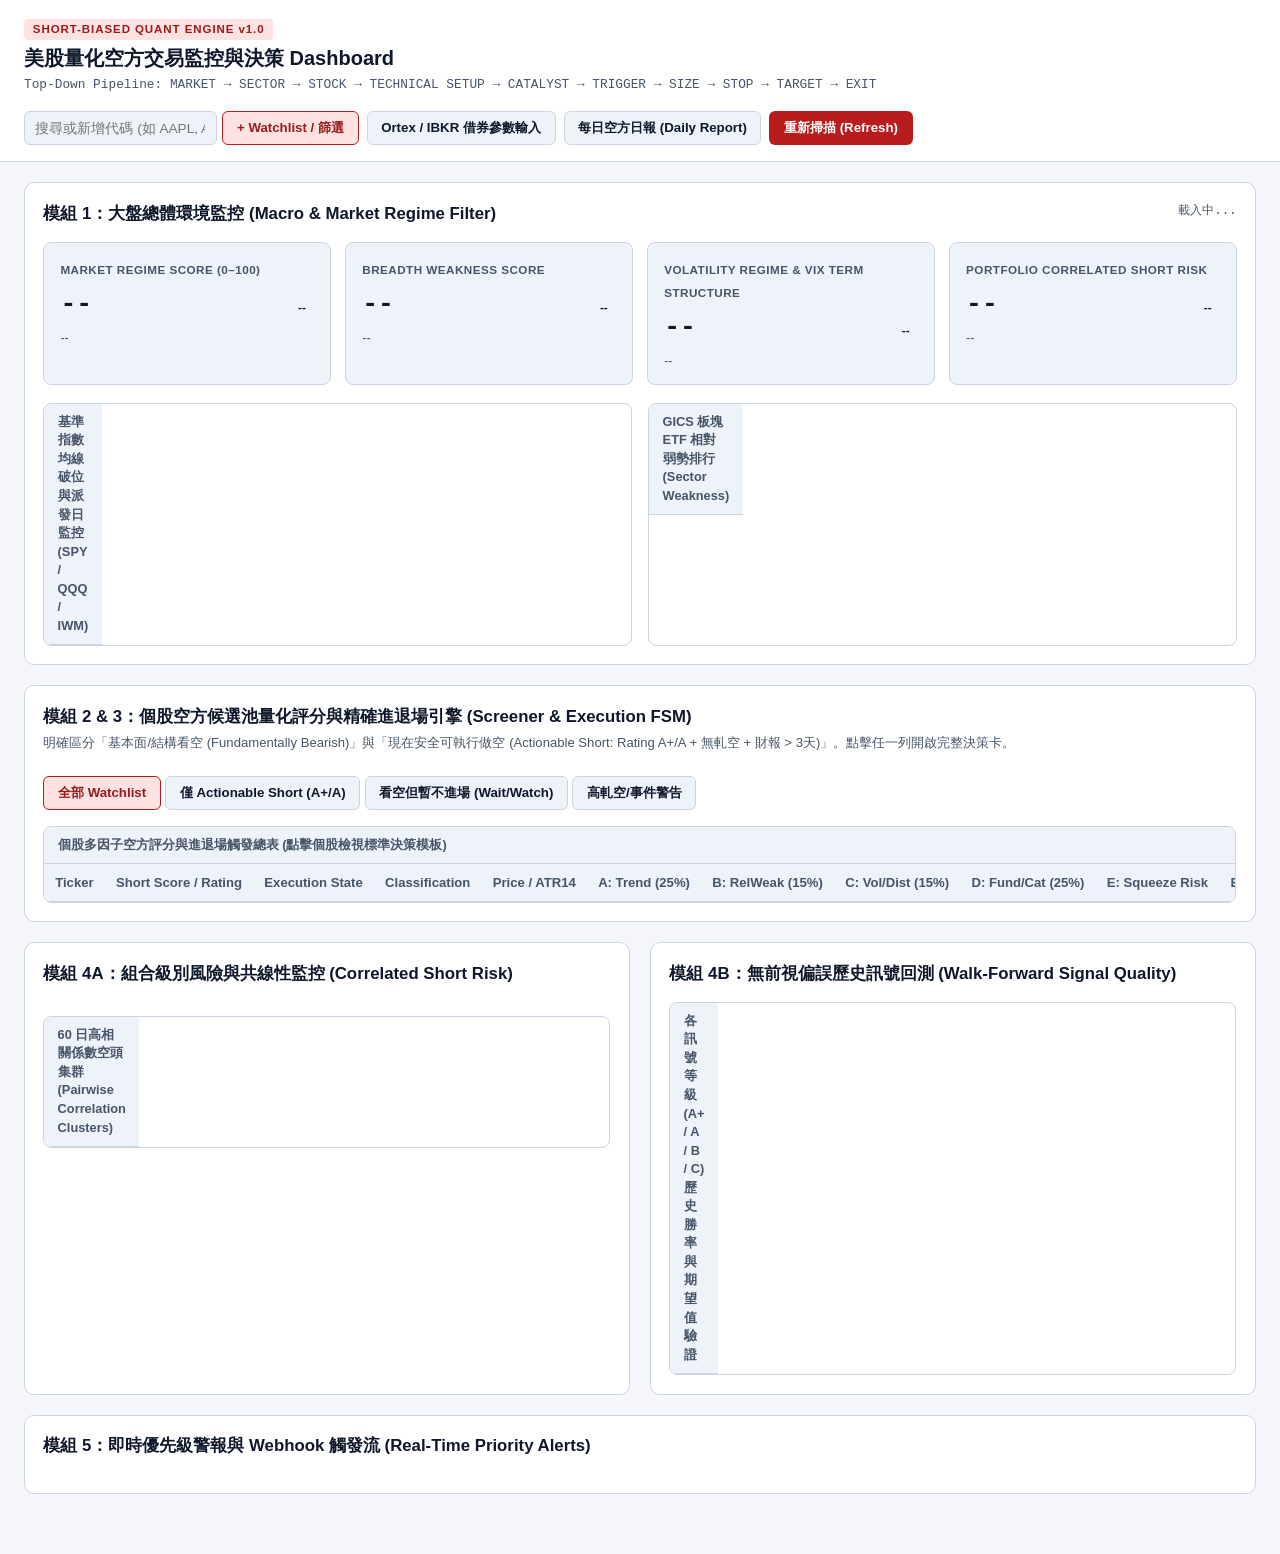
==== short_dashboard/static/index.html @ 67be3825 "Auto update US short seller quant dashboard: 2026-10-26 12:52" ====
<!DOCTYPE html>
<html lang="zh-Hant">
<head>
  <meta charset="UTF-8">
  <meta name="viewport" content="width=device-width, initial-scale=1.0">
  <!-- MANDATORY per modern-web-guidance (dark-mode): Declare support for both light and dark themes -->
  <meta name="color-scheme" content="light dark">
  <title>US Equity Quant Short-Biased Monitor &amp; Decision Dashboard</title>
  <link rel="stylesheet" href="./styles.css">
</head>
<body>
  <header class="topbar">
    <div class="brand-block">
      <div class="brand-badge">SHORT-BIASED QUANT ENGINE v1.0</div>
      <h1>美股量化空方交易監控與決策 Dashboard</h1>
      <p class="subtitle">Top-Down Pipeline: MARKET → SECTOR → STOCK → TECHNICAL SETUP → CATALYST → TRIGGER → SIZE → STOP → TARGET → EXIT</p>
    </div>
    <div class="controls-bar">
      <form id="addTickerForm" class="inline-form">
        <label for="tickerInput" class="sr-only">篩選或新增監控股票代碼</label>
        <input id="tickerInput" type="text" placeholder="搜尋或新增代碼 (如 AAPL, ARM)" maxlength="10">
        <button type="submit" class="btn primary">+ Watchlist / 篩選</button>
      </form>
      <button id="openOverrideBtn" type="button" class="btn secondary">Ortex / IBKR 借券參數輸入</button>
      <button id="openReportBtn" type="button" class="btn secondary">每日空方日報 (Daily Report)</button>
      <button id="refreshBtn" type="button" class="btn accent">重新掃描 (Refresh)</button>
    </div>
  </header>

  <main class="dashboard-grid">
    <!-- MODULE 1: MACRO & MARKET REGIME FILTER -->
    <section class="panel span-full" aria-labelledby="mod1-heading">
      <div class="panel-header">
        <h2 id="mod1-heading">模組 1：大盤總體環境監控 (Macro &amp; Market Regime Filter)</h2>
        <span id="asOfTimestamp" class="meta-tag">載入中...</span>
      </div>
      <div class="kpi-row">
        <article class="kpi-card">
          <span class="kpi-label">MARKET REGIME SCORE (0–100)</span>
          <div class="kpi-value-row">
            <strong id="regimeScoreVal" class="kpi-number">--</strong>
            <span id="regimeLabelBadge" class="status-pill">--</span>
          </div>
          <p id="regimePolicyText" class="kpi-note">--</p>
        </article>

        <article class="kpi-card">
          <span class="kpi-label">BREADTH WEAKNESS SCORE</span>
          <div class="kpi-value-row">
            <strong id="breadthScoreVal" class="kpi-number">--</strong>
            <span id="breadthDivBadge" class="status-pill">--</span>
          </div>
          <p id="breadthSummaryText" class="kpi-note">--</p>
        </article>

        <article class="kpi-card">
          <span class="kpi-label">VOLATILITY REGIME &amp; VIX TERM STRUCTURE</span>
          <div class="kpi-value-row">
            <strong id="volScoreVal" class="kpi-number">--</strong>
            <span id="vixTermBadge" class="status-pill">--</span>
          </div>
          <p id="volSummaryText" class="kpi-note">--</p>
        </article>

        <article class="kpi-card">
          <span class="kpi-label">PORTFOLIO CORRELATED SHORT RISK</span>
          <div class="kpi-value-row">
            <strong id="corrScoreVal" class="kpi-number">--</strong>
            <span id="effBetsBadge" class="status-pill">--</span>
          </div>
          <p id="corrSummaryText" class="kpi-note">--</p>
        </article>
      </div>

      <div class="split-row">
        <div tabindex="0" role="region" aria-labelledby="idx-table-caption" class="table-wrapper">
          <table class="idx-table">
            <caption id="idx-table-caption">基準指數均線破位與派發日監控 (SPY / QQQ / IWM)</caption>
            <thead>
              <tr>
                <th scope="col">Index</th>
                <th scope="col">Close</th>
                <th scope="col">20EMA (Slope)</th>
                <th scope="col">50SMA (Slope)</th>
                <th scope="col">200SMA</th>
                <th scope="col">25D Dist Days</th>
                <th scope="col">Bear Score</th>
              </tr>
            </thead>
            <tbody id="indexTableBody"></tbody>
          </table>
        </div>

        <div tabindex="0" role="region" aria-labelledby="sec-table-caption" class="table-wrapper">
          <table class="sec-table">
            <caption id="sec-table-caption">GICS 板塊 ETF 相對弱勢排行 (Sector Weakness)</caption>
            <thead>
              <tr>
                <th scope="col">Sector ETF</th>
                <th scope="col">Close</th>
                <th scope="col">5D Ret</th>
                <th scope="col">20D Ret</th>
                <th scope="col">20D RS vs SPY</th>
                <th scope="col">Dist Days</th>
                <th scope="col">Weakness</th>
              </tr>
            </thead>
            <tbody id="sectorTableBody"></tbody>
          </table>
        </div>
      </div>
    </section>

    <!-- MODULE 2 & 3: STOCK SCREENER, FACTOR SCORING & EXECUTION ENGINE -->
    <section class="panel span-full" aria-labelledby="mod2-heading">
      <div class="panel-header">
        <div>
          <h2 id="mod2-heading">模組 2 &amp; 3：個股空方候選池量化評分與精確進退場引擎 (Screener &amp; Execution FSM)</h2>
          <p class="panel-desc">明確區分「基本面/結構看空 (Fundamentally Bearish)」與「現在安全可執行做空 (Actionable Short: Rating A+/A + 無軋空 + 財報 &gt; 3天)」。點擊任一列開啟完整決策卡。</p>
        </div>
        <div class="filter-pills">
          <button type="button" class="btn filter-btn active" data-filter="ALL">全部 Watchlist</button>
          <button type="button" class="btn filter-btn" data-filter="ACTIONABLE">僅 Actionable Short (A+/A)</button>
          <button type="button" class="btn filter-btn" data-filter="FUND_BEARISH">看空但暫不進場 (Wait/Watch)</button>
          <button type="button" class="btn filter-btn" data-filter="SQUEEZE">高軋空/事件警告</button>
        </div>
      </div>

      <div tabindex="0" role="region" aria-labelledby="screener-table-caption" class="table-wrapper">
        <table class="screener-table">
          <caption id="screener-table-caption">個股多因子空方評分與進退場觸發總表 (點擊個股檢視標準決策模板)</caption>
          <thead>
            <tr>
              <th scope="col">Ticker</th>
              <th scope="col">Short Score / Rating</th>
              <th scope="col">Execution State</th>
              <th scope="col">Classification</th>
              <th scope="col">Price / ATR14</th>
              <th scope="col">A: Trend (25%)</th>
              <th scope="col">B: RelWeak (15%)</th>
              <th scope="col">C: Vol/Dist (15%)</th>
              <th scope="col">D: Fund/Cat (25%)</th>
              <th scope="col">E: Squeeze Risk</th>
              <th scope="col">Entry / Stop / T1</th>
              <th scope="col">R/R &amp; Size</th>
              <th scope="col">決策卡</th>
            </tr>
          </thead>
          <tbody id="screenerTableBody"></tbody>
        </table>
      </div>
    </section>

    <!-- MODULE 4: PORTFOLIO RISK & WALK-FORWARD BACKTESTING -->
    <section class="panel" aria-labelledby="mod4a-heading">
      <div class="panel-header">
        <h2 id="mod4a-heading">模組 4A：組合級別風險與共線性監控 (Correlated Short Risk)</h2>
      </div>
      <div id="portfolioWarningsBox" class="warnings-list"></div>
      <div tabindex="0" role="region" aria-labelledby="cluster-table-caption" class="table-wrapper">
        <table class="cluster-table">
          <caption id="cluster-table-caption">60 日高相關係數空頭集群 (Pairwise Correlation Clusters)</caption>
          <thead>
            <tr>
              <th scope="col">Ticker Pair</th>
              <th scope="col">60D Correlation (&rho;)</th>
              <th scope="col">Risk Classification</th>
            </tr>
          </thead>
          <tbody id="clusterTableBody"></tbody>
        </table>
      </div>
    </section>

    <section class="panel" aria-labelledby="mod4b-heading">
      <div class="panel-header">
        <h2 id="mod4b-heading">模組 4B：無前視偏誤歷史訊號回測 (Walk-Forward Signal Quality)</h2>
      </div>
      <p id="backtestMethodNote" class="panel-desc"></p>
      <div tabindex="0" role="region" aria-labelledby="grade-table-caption" class="table-wrapper">
        <table class="grade-table">
          <caption id="grade-table-caption">各訊號等級 (A+ / A / B / C) 歷史勝率與期望值驗證</caption>
          <thead>
            <tr>
              <th scope="col">Signal Grade</th>
              <th scope="col">Trades</th>
              <th scope="col">Win Rate</th>
              <th scope="col">Avg R-Multiple</th>
              <th scope="col">Profit Factor</th>
              <th scope="col">Sharpe</th>
              <th scope="col">Max DD</th>
            </tr>
          </thead>
          <tbody id="gradeBacktestBody"></tbody>
        </table>
      </div>
    </section>

    <!-- MODULE 5: REAL-TIME WEBHOOK & PRIORITY ALERTS -->
    <section class="panel span-full" aria-labelledby="mod5-heading">
      <div class="panel-header">
        <h2 id="mod5-heading">模組 5：即時優先級警報與 Webhook 觸發流 (Real-Time Priority Alerts)</h2>
      </div>
      <div id="alertsContainer" class="alerts-grid"></div>
    </section>
  </main>

  <!-- MODAL 1: INDIVIDUAL STOCK DECISION TEMPLATE (MANDATORY light-dismiss-a-dialog) -->
  <dialog id="decisionModal" closedby="any" aria-labelledby="modalTickerTitle">
    <div class="dialog-inner">
      <div class="dialog-header">
        <h2 id="modalTickerTitle">個股最終決策輸出模板 (Standardized Short Decision Output)</h2>
        <form method="dialog">
          <button type="submit" class="btn secondary">關閉 (Esc)</button>
        </form>
      </div>
      <pre id="modalDecisionPre" class="decision-pre"></pre>
      <div id="modalMissingFieldsBox" class="missing-fields-note"></div>
    </div>
  </dialog>

  <!-- MODAL 2: DAILY SHORT MARKET REPORT -->
  <dialog id="reportModal" closedby="any" aria-labelledby="reportModalTitle">
    <div class="dialog-inner">
      <div class="dialog-header">
        <h2 id="reportModalTitle">DAILY SHORT MARKET REPORT (每日空方市場報告)</h2>
        <form method="dialog">
          <button type="submit" class="btn secondary">關閉 (Esc)</button>
        </form>
      </div>
      <pre id="dailyReportPre" class="decision-pre"></pre>
    </div>
  </dialog>

  <!-- MODAL 3: INSTITUTIONAL DATA OVERRIDE (ORTEX / IBKR BORROW FEE & CATALYST) -->
  <dialog id="overrideModal" closedby="any" aria-labelledby="overrideModalTitle">
    <div class="dialog-inner">
      <div class="dialog-header">
        <h2 id="overrideModalTitle">輸入機構級借券費率與衍生品參數 (Ortex / IBKR Override)</h2>
        <form method="dialog">
          <button type="submit" class="btn secondary">關閉 (Esc)</button>
        </form>
      </div>
      <p class="panel-desc">當免費資料源缺乏即時 Borrow Fee Rate 或 GEX 時，系統預設標記為 <code>DATA UNAVAILABLE</code>。您可於此注入實盤券商借券費率與催化劑參數以重新計算軋空風險。</p>
      <form id="overrideForm" class="override-form">
        <label>
          股票代碼 (Ticker)
          <input type="text" id="ovTicker" placeholder="例如 MSTR 或 CVNA" required>
        </label>
        <label>
          年化借券費率 Borrow Fee Rate (%)
          <input type="number" id="ovBorrowFee" step="0.1" placeholder="例如 18.5">
        </label>
        <label>
          Short Interest % of Float (%)
          <input type="number" id="ovSiPct" step="0.1" placeholder="例如 24.0">
        </label>
        <label>
          Days to Cover (天)
          <input type="number" id="ovDtc" step="0.1" placeholder="例如 6.5">
        </label>
        <label>
          距離財報天數 (Days to Earnings)
          <input type="number" id="ovEarningsDays" step="1" placeholder="例如 2 (&lt;=3 觸發紅色警告)">
        </label>
        <label>
          Dealer Gamma Exposure (GEX Regime)
          <input type="text" id="ovGex" placeholder="例如 Negative Gamma (-$450M)">
        </label>
        <div class="form-actions">
          <button type="submit" class="btn primary">套用並重算因子評分</button>
        </div>
      </form>
    </div>
  </dialog>

  <script src="./snapshot.js"></script>
  <script src="./app.js"></script>
</body>
</html>
---- short_dashboard/static/styles.css ----
/* ==========================================================================
   1. ROOT THEME & COLOR-SCHEME TOKENS (Compliant with modern-web-guidance: dark-mode)
   ========================================================================== */
:root {
  /* Raw light and dark tokens */
  --bg-canvas-light: #f4f6fb;
  --bg-canvas-dark: #090d16;
  --bg-panel-light: #ffffff;
  --bg-panel-dark: #111827;
  --bg-elevated-light: #eef2f9;
  --bg-elevated-dark: #1e293b;
  --text-primary-light: #0f172a;
  --text-primary-dark: #f1f5f9;
  --text-muted-light: #475569;
  --text-muted-dark: #94a3b8;
  --border-subtle-light: #cbd5e1;
  --border-subtle-dark: #263248;

  --brand-accent-light: #b91c1c;
  --brand-accent-dark: #f87171;
  --danger-bg-light: #fee2e2;
  --danger-bg-dark: #3f151b;
  --danger-text-light: #991b1b;
  --danger-text-dark: #fca5a5;

  --warn-bg-light: #fef3c7;
  --warn-bg-dark: #3b2a10;
  --warn-text-light: #92400e;
  --warn-text-dark: #fcd34d;

  --ok-bg-light: #dcfce7;
  --ok-bg-dark: #0f3322;
  --ok-text-light: #166534;
  --ok-text-dark: #86efac;

  --scrollbar-thumb-light: #94a3b8;
  --scrollbar-thumb-dark: #475569;
  --scrollbar-track-light: #e2e8f0;
  --scrollbar-track-dark: #0f172a;

  /* Default (Light) fallback */
  --bg-canvas: var(--bg-canvas-light);
  --bg-panel: var(--bg-panel-light);
  --bg-elevated: var(--bg-elevated-light);
  --text-primary: var(--text-primary-light);
  --text-muted: var(--text-muted-light);
  --border-subtle: var(--border-subtle-light);
  --accent-color: var(--brand-accent-light);
  --danger-bg: var(--danger-bg-light);
  --danger-text: var(--danger-text-light);
  --warn-bg: var(--warn-bg-light);
  --warn-text: var(--warn-text-light);
  --ok-bg: var(--ok-bg-light);
  --ok-text: var(--ok-text-light);
  --scrollbar-thumb: var(--scrollbar-thumb-light);
  --scrollbar-track: var(--scrollbar-track-light);

  /* MANDATORY Fallback for browsers without light-dark() support */
  @media (prefers-color-scheme: dark) {
    --bg-canvas: var(--bg-canvas-dark);
    --bg-panel: var(--bg-panel-dark);
    --bg-elevated: var(--bg-elevated-dark);
    --text-primary: var(--text-primary-dark);
    --text-muted: var(--text-muted-dark);
    --border-subtle: var(--border-subtle-dark);
    --accent-color: var(--brand-accent-dark);
    --danger-bg: var(--danger-bg-dark);
    --danger-text: var(--danger-text-dark);
    --warn-bg: var(--warn-bg-dark);
    --warn-text: var(--warn-text-dark);
    --ok-bg: var(--ok-bg-dark);
    --ok-text: var(--ok-text-dark);
    --scrollbar-thumb: var(--scrollbar-thumb-dark);
    --scrollbar-track: var(--scrollbar-track-dark);
  }

  /* Progressive enhancement with light-dark() */
  @supports (color: light-dark(white, black)) {
    --bg-canvas: light-dark(var(--bg-canvas-light), var(--bg-canvas-dark));
    --bg-panel: light-dark(var(--bg-panel-light), var(--bg-panel-dark));
    --bg-elevated: light-dark(var(--bg-elevated-light), var(--bg-elevated-dark));
    --text-primary: light-dark(var(--text-primary-light), var(--text-primary-dark));
    --text-muted: light-dark(var(--text-muted-light), var(--text-muted-dark));
    --border-subtle: light-dark(var(--border-subtle-light), var(--border-subtle-dark));
    --accent-color: light-dark(var(--brand-accent-light), var(--brand-accent-dark));
    --danger-bg: light-dark(var(--danger-bg-light), var(--danger-bg-dark));
    --danger-text: light-dark(var(--danger-text-light), var(--danger-text-dark));
    --warn-bg: light-dark(var(--warn-bg-light), var(--warn-bg-dark));
    --warn-text: light-dark(var(--warn-text-light), var(--warn-text-dark));
    --ok-bg: light-dark(var(--ok-bg-light), var(--ok-bg-dark));
    --ok-text: light-dark(var(--ok-text-light), var(--ok-text-dark));
    --scrollbar-thumb: light-dark(var(--scrollbar-thumb-light), var(--scrollbar-thumb-dark));
    --scrollbar-track: light-dark(var(--scrollbar-track-light), var(--scrollbar-track-dark));
  }

  /* MANDATORY: Apply color-scheme to :root for viewport-wide theming */
  color-scheme: light dark;
  accent-color: var(--accent-color);
  scrollbar-width: thin;
  scrollbar-color: var(--scrollbar-thumb) var(--scrollbar-track);
}

/* Legacy fallback for WebKit/Blink browsers without scrollbar-color */
@supports not (scrollbar-color: auto) {
  *::-webkit-scrollbar {
    width: 10px;
    height: 10px;
  }
  *::-webkit-scrollbar-thumb {
    background: var(--scrollbar-thumb);
  }
  *::-webkit-scrollbar-track {
    background: var(--scrollbar-track);
  }
}

* {
  box-sizing: border-box;
}

body {
  margin: 0;
  font-family: -apple-system, BlinkMacSystemFont, "Segoe UI", Roboto, "Helvetica Neue", Arial, sans-serif;
  background-color: var(--bg-canvas);
  color: var(--text-primary);
  line-height: 1.45;
  padding-block-end: 2.5rem;
}

.sr-only {
  position: absolute;
  inline-size: 1px;
  block-size: 1px;
  padding: 0;
  margin: -1px;
  overflow: hidden;
  clip: rect(0, 0, 0, 0);
  border: 0;
}

/* ==========================================================================
   2. HEADER & CONTROLS
   ========================================================================== */
.topbar {
  display: flex;
  flex-wrap: wrap;
  justify-content: space-between;
  align-items: center;
  gap: 1rem;
  padding: 1rem 1.5rem;
  background-color: var(--bg-panel);
  border-block-end: 1px solid var(--border-subtle);
}

.brand-badge {
  display: inline-block;
  font-size: 0.72rem;
  font-weight: 700;
  letter-spacing: 0.08em;
  padding: 0.15rem 0.55rem;
  border-radius: 4px;
  background-color: var(--danger-bg);
  color: var(--danger-text);
  margin-block-end: 0.25rem;
}

.topbar h1 {
  margin: 0;
  font-size: 1.25rem;
}

.subtitle {
  margin: 0.2rem 0 0;
  font-size: 0.8rem;
  color: var(--text-muted);
  font-family: ui-monospace, SFMono-Regular, Menlo, Monaco, Consolas, monospace;
}

.controls-bar {
  display: flex;
  flex-wrap: wrap;
  gap: 0.5rem;
  align-items: center;
}

.inline-form {
  display: flex;
  gap: 0.35rem;
}

input[type="text"],
input[type="number"] {
  padding: 0.45rem 0.65rem;
  border: 1px solid var(--border-subtle);
  border-radius: 6px;
  background-color: var(--bg-elevated);
  color: var(--text-primary);
  font-size: 0.85rem;
}

.btn {
  padding: 0.45rem 0.85rem;
  border-radius: 6px;
  border: 1px solid var(--border-subtle);
  font-size: 0.83rem;
  font-weight: 600;
  cursor: pointer;
  background-color: var(--bg-elevated);
  color: var(--text-primary);
}

.btn.primary {
  background-color: var(--danger-bg);
  color: var(--danger-text);
  border-color: var(--accent-color);
}

.btn.accent {
  background-color: var(--accent-color);
  color: #ffffff;
  border-color: transparent;
}

.btn.active {
  border-color: var(--accent-color);
  background-color: var(--danger-bg);
  color: var(--danger-text);
}

/* ==========================================================================
   3. DASHBOARD GRID & KPI CARDS
   ========================================================================== */
.dashboard-grid {
  display: grid;
  grid-template-columns: repeat(auto-fit, minmax(min(100%, 540px), 1fr));
  gap: 1.25rem;
  padding: 1.25rem 1.5rem;
}

.span-full {
  grid-column: 1 / -1;
}

.panel {
  background-color: var(--bg-panel);
  border: 1px solid var(--border-subtle);
  border-radius: 10px;
  padding: 1.15rem;
}

.panel-header {
  display: flex;
  flex-wrap: wrap;
  justify-content: space-between;
  align-items: flex-start;
  gap: 0.75rem;
  margin-block-end: 1rem;
}

.panel-header h2 {
  margin: 0;
  font-size: 1.05rem;
}

.panel-desc {
  margin: 0.25rem 0 0.75rem;
  font-size: 0.82rem;
  color: var(--text-muted);
}

.meta-tag {
  font-size: 0.78rem;
  color: var(--text-muted);
  font-family: ui-monospace, SFMono-Regular, Menlo, monospace;
}

.kpi-row {
  display: grid;
  grid-template-columns: repeat(auto-fit, minmax(230px, 1fr));
  gap: 0.9rem;
  margin-block-end: 1.1rem;
}

.kpi-card {
  background-color: var(--bg-elevated);
  border: 1px solid var(--border-subtle);
  border-radius: 8px;
  padding: 0.85rem 1rem;
}

.kpi-label {
  font-size: 0.73rem;
  font-weight: 700;
  color: var(--text-muted);
  letter-spacing: 0.04em;
}

.kpi-value-row {
  display: flex;
  align-items: baseline;
  justify-content: space-between;
  gap: 0.5rem;
  margin-block: 0.35rem;
}

.kpi-number {
  font-size: 1.65rem;
  font-family: ui-monospace, SFMono-Regular, Menlo, monospace;
}

.kpi-note {
  margin: 0;
  font-size: 0.78rem;
  color: var(--text-muted);
}

.status-pill {
  display: inline-block;
  padding: 0.15rem 0.5rem;
  border-radius: 999px;
  font-size: 0.74rem;
  font-weight: 700;
}

.pill-danger {
  background-color: var(--danger-bg);
  color: var(--danger-text);
}

.pill-warn {
  background-color: var(--warn-bg);
  color: var(--warn-text);
}

.pill-ok {
  background-color: var(--ok-bg);
  color: var(--ok-text);
}

.split-row {
  display: grid;
  grid-template-columns: repeat(auto-fit, minmax(min(100%, 480px), 1fr));
  gap: 1rem;
}

/* ==========================================================================
   4. RESPONSIVE TABLES (Compliant with modern-web-guidance: responsive-table)
   ========================================================================== */
.table-wrapper {
  overflow: auto;
  max-inline-size: 100%;
  max-block-size: min(560px, 78vh);
  container-type: inline-size;
  scrollbar-gutter: stable;
  border: 1px solid var(--border-subtle);
  border-radius: 8px;
}

table {
  inline-size: 100%;
  border-collapse: separate;
  border-spacing: 0;
  font-size: 0.82rem;
}

caption {
  text-align: start;
  padding: 0.55rem 0.85rem;
  font-weight: 600;
  font-size: 0.8rem;
  color: var(--text-muted);
  background-color: var(--bg-elevated);
  border-block-end: 1px solid var(--border-subtle);
}

/* Sticky column headers (desktop) */
thead {
  position: sticky;
  inset-block-start: 0;
  z-index: 2;
}

thead th {
  background-color: var(--bg-elevated);
  color: var(--text-muted);
  font-weight: 600;
  text-align: start;
  padding: 0.55rem 0.7rem;
  border-block-end: 1px solid var(--border-subtle);
  white-space: nowrap;
}

tbody tr {
  cursor: pointer;
}

tbody tr:hover td,
tbody tr:hover th {
  background-color: var(--bg-elevated);
}

/* Sticky row headers (desktop) */
tbody th {
  position: sticky;
  inset-inline-start: 0;
  z-index: 1;
  background-color: var(--bg-panel);
  text-align: start;
  padding: 0.55rem 0.7rem;
  border-block-end: 1px solid var(--border-subtle);
  font-family: ui-monospace, SFMono-Regular, Menlo, monospace;
}

tbody td {
  padding: 0.55rem 0.7rem;
  border-block-end: 1px solid var(--border-subtle);
  vertical-align: middle;
}

/* Responsive Stacked Layout when container width < 600px */
@container (width < 600px) {
  table,
  thead,
  tbody,
  tr,
  th,
  td {
    display: block;
  }

  thead {
    /* MANDATORY: Hide column header from layout and screen readers */
    display: none;
  }

  tr {
    margin-block-end: 1rem;
    border: 1px solid var(--border-subtle);
  }

  tbody th {
    position: sticky;
    inset-block-start: 0;
    z-index: 2;
    background-color: var(--bg-elevated);
  }

  .screener-table {
    --label-2: "Short Score / Rating";
    --label-3: "Execution State";
    --label-4: "Classification";
    --label-5: "Price / ATR14";
    --label-6: "A: Trend (25%)";
    --label-7: "B: RelWeak (15%)";
    --label-8: "C: Vol/Dist (15%)";
    --label-9: "D: Fund/Cat (25%)";
    --label-10: "E: Squeeze Risk";
    --label-11: "Entry / Stop / T1";
    --label-12: "R/R & Size";
    --label-13: "Action Card";
  }

  .screener-table td:nth-child(2)::before { content: var(--label-2) ": "; font-weight: 600; }
  .screener-table td:nth-child(3)::before { content: var(--label-3) ": "; font-weight: 600; }
  .screener-table td:nth-child(4)::before { content: var(--label-4) ": "; font-weight: 600; }
  .screener-table td:nth-child(5)::before { content: var(--label-5) ": "; font-weight: 600; }
  .screener-table td:nth-child(6)::before { content: var(--label-6) ": "; font-weight: 600; }
  .screener-table td:nth-child(7)::before { content: var(--label-7) ": "; font-weight: 600; }
  .screener-table td:nth-child(8)::before { content: var(--label-8) ": "; font-weight: 600; }
  .screener-table td:nth-child(9)::before { content: var(--label-9) ": "; font-weight: 600; }
  .screener-table td:nth-child(10)::before { content: var(--label-10) ": "; font-weight: 600; }
  .screener-table td:nth-child(11)::before { content: var(--label-11) ": "; font-weight: 600; }
  .screener-table td:nth-child(12)::before { content: var(--label-12) ": "; font-weight: 600; }
  .screener-table td:nth-child(13)::before { content: var(--label-13) ": "; font-weight: 600; }
}

/* ==========================================================================
   5. ALERTS & WARNINGS
   ========================================================================== */
.warnings-list {
  display: flex;
  flex-direction: column;
  gap: 0.45rem;
  margin-block-end: 0.85rem;
}

.warning-banner {
  padding: 0.55rem 0.8rem;
  border-radius: 6px;
  font-size: 0.81rem;
  background-color: var(--warn-bg);
  color: var(--warn-text);
  border-inline-start: 4px solid var(--accent-color);
}

.alerts-grid {
  display: grid;
  grid-template-columns: repeat(auto-fit, minmax(320px, 1fr));
  gap: 0.85rem;
}

.alert-card {
  background-color: var(--bg-elevated);
  border: 1px solid var(--border-subtle);
  border-radius: 8px;
  padding: 0.85rem;
}

.alert-card.priority-CRITICAL {
  border-inline-start: 4px solid #ef4444;
}

.alert-card.priority-HIGH {
  border-inline-start: 4px solid #f97316;
}

.alert-card.priority-MEDIUM {
  border-inline-start: 4px solid #eab308;
}

.alert-top {
  display: flex;
  justify-content: space-between;
  align-items: center;
  margin-block-end: 0.35rem;
}

.alert-title {
  font-weight: 700;
  font-size: 0.86rem;
  margin: 0.25rem 0;
}

.alert-msg {
  font-size: 0.79rem;
  color: var(--text-muted);
  margin: 0;
}

/* ==========================================================================
   6. DIALOG MODALS (Compliant with modern-web-guidance: light-dismiss-a-dialog)
   ========================================================================== */
dialog {
  inline-size: min(820px, 92vw);
  max-block-size: 86vh;
  border: 1px solid var(--border-subtle);
  border-radius: 12px;
  padding: 0;
  background-color: var(--bg-panel);
  color: var(--text-primary);
}

dialog::backdrop {
  background-color: rgba(0, 0, 0, 0.58);
  backdrop-filter: blur(2px);
}

.dialog-inner {
  padding: 1.25rem;
}

.dialog-header {
  display: flex;
  justify-content: space-between;
  align-items: center;
  gap: 1rem;
  margin-block-end: 0.85rem;
}

.dialog-header h2 {
  margin: 0;
  font-size: 1.05rem;
}

.decision-pre {
  color-scheme: dark;
  accent-color: var(--accent-color);
  background-color: #0b1120;
  color: #e2e8f0;
  padding: 1rem;
  border-radius: 8px;
  overflow-x: auto;
  font-family: ui-monospace, SFMono-Regular, Menlo, Monaco, Consolas, monospace;
  font-size: 0.82rem;
  line-height: 1.55;
  white-space: pre-wrap;
}

.missing-fields-note {
  margin-block-start: 0.75rem;
  font-size: 0.79rem;
  color: var(--warn-text);
  background-color: var(--warn-bg);
  padding: 0.6rem 0.85rem;
  border-radius: 6px;
}

.override-form {
  display: grid;
  grid-template-columns: repeat(auto-fit, minmax(220px, 1fr));
  gap: 0.85rem;
}

.override-form label {
  display: flex;
  flex-direction: column;
  gap: 0.3rem;
  font-size: 0.8rem;
  font-weight: 600;
}

.form-actions {
  grid-column: 1 / -1;
  display: flex;
  justify-content: flex-end;
  margin-block-start: 0.5rem;
}
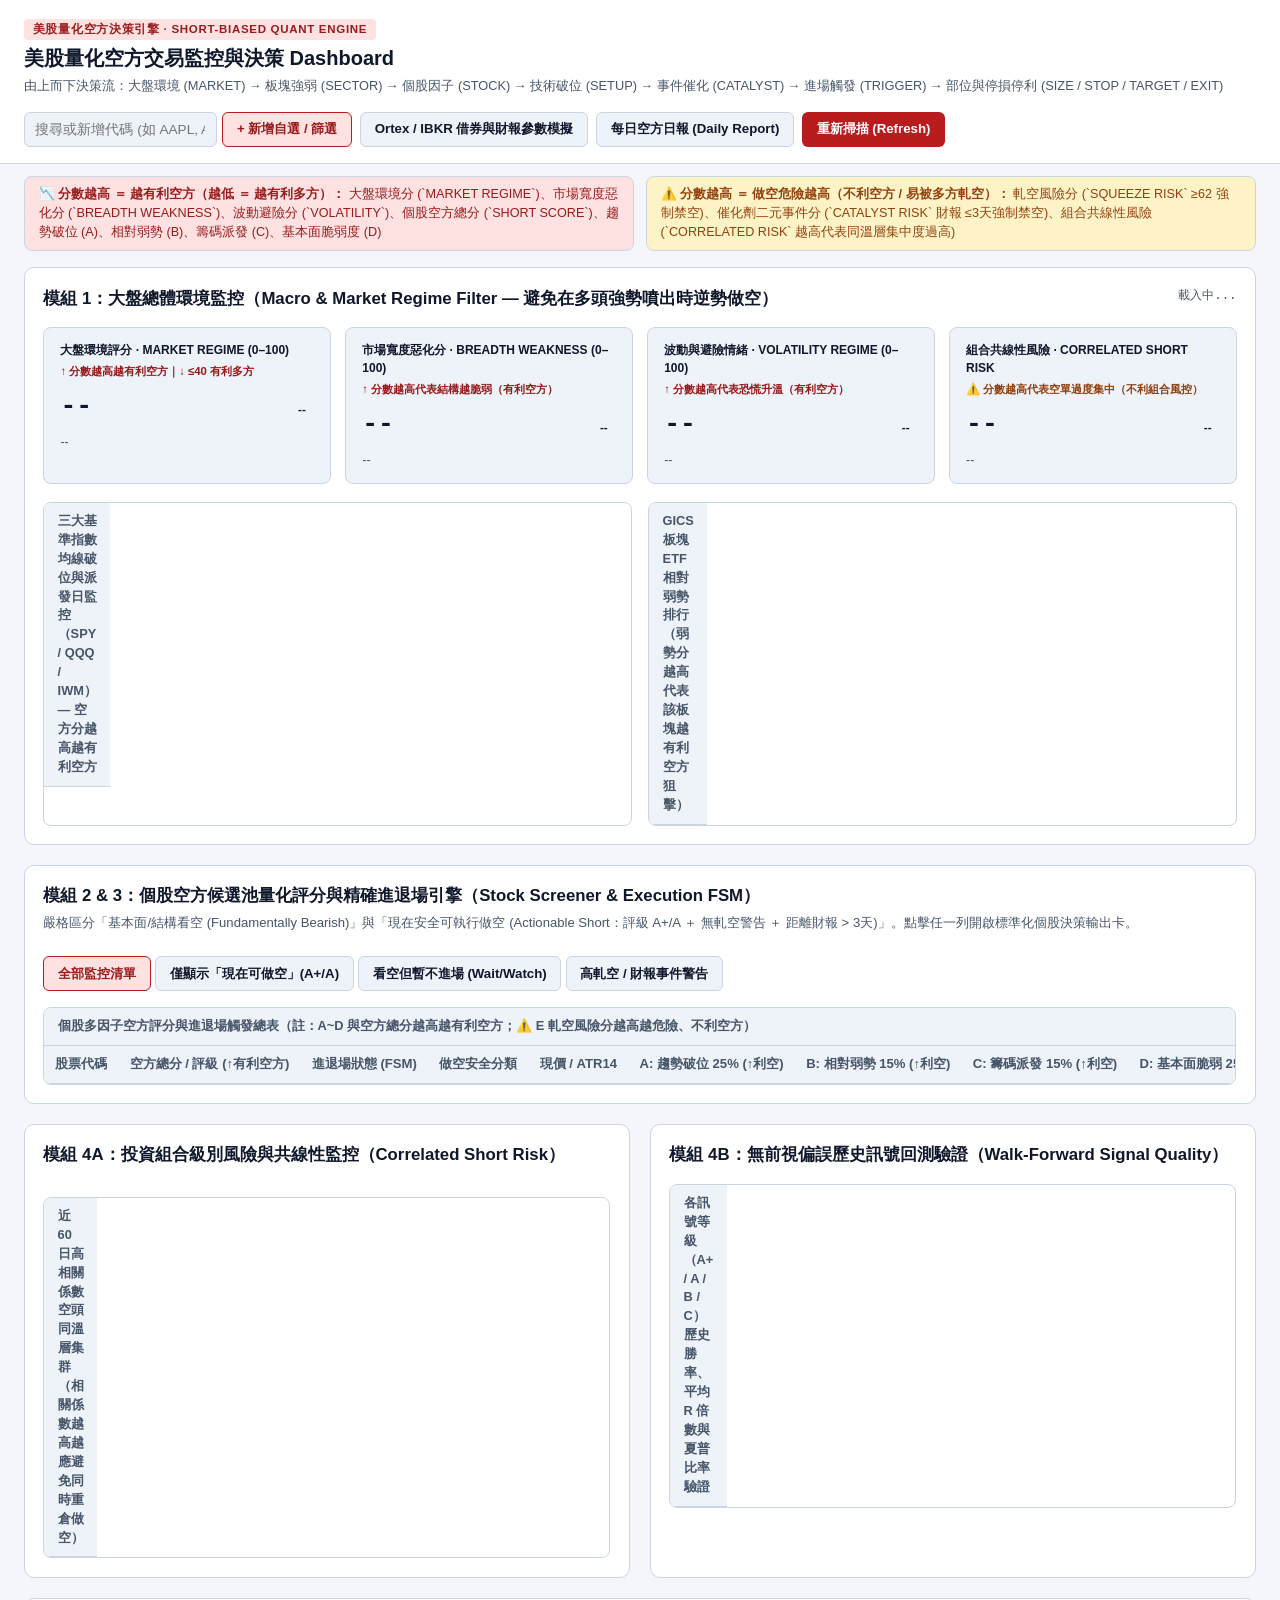
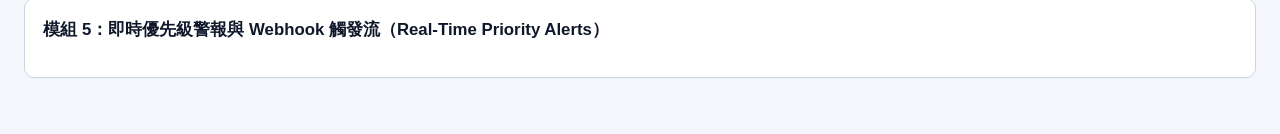
==== commit f72cff70: "Auto update US short seller quant dashboard: 2026-10-26 13:08" ====
--- a/short_dashboard/static/index.html
+++ b/short_dashboard/static/index.html
@@ -5,38 +5,50 @@
   <meta name="viewport" content="width=device-width, initial-scale=1.0">
   <!-- MANDATORY per modern-web-guidance (dark-mode): Declare support for both light and dark themes -->
   <meta name="color-scheme" content="light dark">
-  <title>US Equity Quant Short-Biased Monitor &amp; Decision Dashboard</title>
+  <title>美股量化空方交易監控與決策 Dashboard</title>
   <link rel="stylesheet" href="./styles.css">
 </head>
 <body>
   <header class="topbar">
     <div class="brand-block">
-      <div class="brand-badge">SHORT-BIASED QUANT ENGINE v1.0</div>
+      <div class="brand-badge">美股量化空方決策引擎 · SHORT-BIASED QUANT ENGINE</div>
       <h1>美股量化空方交易監控與決策 Dashboard</h1>
-      <p class="subtitle">Top-Down Pipeline: MARKET → SECTOR → STOCK → TECHNICAL SETUP → CATALYST → TRIGGER → SIZE → STOP → TARGET → EXIT</p>
+      <p class="subtitle">由上而下決策流：大盤環境 (MARKET) → 板塊強弱 (SECTOR) → 個股因子 (STOCK) → 技術破位 (SETUP) → 事件催化 (CATALYST) → 進場觸發 (TRIGGER) → 部位與停損停利 (SIZE / STOP / TARGET / EXIT)</p>
     </div>
     <div class="controls-bar">
       <form id="addTickerForm" class="inline-form">
         <label for="tickerInput" class="sr-only">篩選或新增監控股票代碼</label>
         <input id="tickerInput" type="text" placeholder="搜尋或新增代碼 (如 AAPL, ARM)" maxlength="10">
-        <button type="submit" class="btn primary">+ Watchlist / 篩選</button>
+        <button type="submit" class="btn primary">+ 新增自選 / 篩選</button>
       </form>
-      <button id="openOverrideBtn" type="button" class="btn secondary">Ortex / IBKR 借券參數輸入</button>
+      <button id="openOverrideBtn" type="button" class="btn secondary">Ortex / IBKR 借券與財報參數模擬</button>
       <button id="openReportBtn" type="button" class="btn secondary">每日空方日報 (Daily Report)</button>
       <button id="refreshBtn" type="button" class="btn accent">重新掃描 (Refresh)</button>
     </div>
   </header>
+
+  <section class="polarity-banner" aria-label="評分方向性速查指南">
+    <div class="polarity-item bear-favorable">
+      <strong>📉 分數越高 ＝ 越有利空方（越低 ＝ 越有利多方）：</strong>
+      <span>大盤環境分 (`MARKET REGIME`)、市場寬度惡化分 (`BREADTH WEAKNESS`)、波動避險分 (`VOLATILITY`)、個股空方總分 (`SHORT SCORE`)、趨勢破位 (A)、相對弱勢 (B)、籌碼派發 (C)、基本面脆弱度 (D)</span>
+    </div>
+    <div class="polarity-item squeeze-danger">
+      <strong>⚠️ 分數越高 ＝ 做空危險越高（不利空方 / 易被多方軋空）：</strong>
+      <span>軋空風險分 (`SQUEEZE RISK` &ge;62 強制禁空)、催化劑二元事件分 (`CATALYST RISK` 財報 &le;3天強制禁空)、組合共線性風險 (`CORRELATED RISK` 越高代表同溫層集中度過高)</span>
+    </div>
+  </section>
 
   <main class="dashboard-grid">
     <!-- MODULE 1: MACRO & MARKET REGIME FILTER -->
     <section class="panel span-full" aria-labelledby="mod1-heading">
       <div class="panel-header">
-        <h2 id="mod1-heading">模組 1：大盤總體環境監控 (Macro &amp; Market Regime Filter)</h2>
+        <h2 id="mod1-heading">模組 1：大盤總體環境監控（Macro &amp; Market Regime Filter — 避免在多頭強勢噴出時逆勢做空）</h2>
         <span id="asOfTimestamp" class="meta-tag">載入中...</span>
       </div>
       <div class="kpi-row">
         <article class="kpi-card">
-          <span class="kpi-label">MARKET REGIME SCORE (0–100)</span>
+          <span class="kpi-label">大盤環境評分 · MARKET REGIME (0–100)</span>
+          <span class="kpi-polarity bear-tag">↑ 分數越高越有利空方｜↓ &le;40 有利多方</span>
           <div class="kpi-value-row">
             <strong id="regimeScoreVal" class="kpi-number">--</strong>
             <span id="regimeLabelBadge" class="status-pill">--</span>
@@ -45,7 +57,8 @@
         </article>
 
         <article class="kpi-card">
-          <span class="kpi-label">BREADTH WEAKNESS SCORE</span>
+          <span class="kpi-label">市場寬度惡化分 · BREADTH WEAKNESS (0–100)</span>
+          <span class="kpi-polarity bear-tag">↑ 分數越高代表結構越脆弱（有利空方）</span>
           <div class="kpi-value-row">
             <strong id="breadthScoreVal" class="kpi-number">--</strong>
             <span id="breadthDivBadge" class="status-pill">--</span>
@@ -54,7 +67,8 @@
         </article>
 
         <article class="kpi-card">
-          <span class="kpi-label">VOLATILITY REGIME &amp; VIX TERM STRUCTURE</span>
+          <span class="kpi-label">波動與避險情緒 · VOLATILITY REGIME (0–100)</span>
+          <span class="kpi-polarity bear-tag">↑ 分數越高代表恐慌升溫（有利空方）</span>
           <div class="kpi-value-row">
             <strong id="volScoreVal" class="kpi-number">--</strong>
             <span id="vixTermBadge" class="status-pill">--</span>
@@ -63,7 +77,8 @@
         </article>
 
         <article class="kpi-card">
-          <span class="kpi-label">PORTFOLIO CORRELATED SHORT RISK</span>
+          <span class="kpi-label">組合共線性風險 · CORRELATED SHORT RISK</span>
+          <span class="kpi-polarity warn-tag">⚠️ 分數越高代表空單過度集中（不利組合風控）</span>
           <div class="kpi-value-row">
             <strong id="corrScoreVal" class="kpi-number">--</strong>
             <span id="effBetsBadge" class="status-pill">--</span>
@@ -75,16 +90,16 @@
       <div class="split-row">
         <div tabindex="0" role="region" aria-labelledby="idx-table-caption" class="table-wrapper">
           <table class="idx-table">
-            <caption id="idx-table-caption">基準指數均線破位與派發日監控 (SPY / QQQ / IWM)</caption>
+            <caption id="idx-table-caption">三大基準指數均線破位與派發日監控（SPY / QQQ / IWM）— 空方分越高越有利空方</caption>
             <thead>
               <tr>
-                <th scope="col">Index</th>
-                <th scope="col">Close</th>
-                <th scope="col">20EMA (Slope)</th>
-                <th scope="col">50SMA (Slope)</th>
+                <th scope="col">基準指數</th>
+                <th scope="col">收盤價 (5日漲跌)</th>
+                <th scope="col">20EMA (位置)</th>
+                <th scope="col">50SMA (位置)</th>
                 <th scope="col">200SMA</th>
-                <th scope="col">25D Dist Days</th>
-                <th scope="col">Bear Score</th>
+                <th scope="col">近25日派發天數</th>
+                <th scope="col">指數空方分 (↑利空)</th>
               </tr>
             </thead>
             <tbody id="indexTableBody"></tbody>
@@ -93,16 +108,16 @@
 
         <div tabindex="0" role="region" aria-labelledby="sec-table-caption" class="table-wrapper">
           <table class="sec-table">
-            <caption id="sec-table-caption">GICS 板塊 ETF 相對弱勢排行 (Sector Weakness)</caption>
+            <caption id="sec-table-caption">GICS 板塊 ETF 相對弱勢排行（弱勢分越高代表該板塊越有利空方狙擊）</caption>
             <thead>
               <tr>
-                <th scope="col">Sector ETF</th>
-                <th scope="col">Close</th>
-                <th scope="col">5D Ret</th>
-                <th scope="col">20D Ret</th>
-                <th scope="col">20D RS vs SPY</th>
-                <th scope="col">Dist Days</th>
-                <th scope="col">Weakness</th>
+                <th scope="col">板塊 ETF</th>
+                <th scope="col">收盤價</th>
+                <th scope="col">5日報酬</th>
+                <th scope="col">20日報酬</th>
+                <th scope="col">20日相對 SPY 強弱</th>
+                <th scope="col">派發天數</th>
+                <th scope="col">板塊弱勢分 (↑利空)</th>
               </tr>
             </thead>
             <tbody id="sectorTableBody"></tbody>
@@ -115,35 +130,35 @@
     <section class="panel span-full" aria-labelledby="mod2-heading">
       <div class="panel-header">
         <div>
-          <h2 id="mod2-heading">模組 2 &amp; 3：個股空方候選池量化評分與精確進退場引擎 (Screener &amp; Execution FSM)</h2>
-          <p class="panel-desc">明確區分「基本面/結構看空 (Fundamentally Bearish)」與「現在安全可執行做空 (Actionable Short: Rating A+/A + 無軋空 + 財報 &gt; 3天)」。點擊任一列開啟完整決策卡。</p>
+          <h2 id="mod2-heading">模組 2 &amp; 3：個股空方候選池量化評分與精確進退場引擎（Stock Screener &amp; Execution FSM）</h2>
+          <p class="panel-desc">嚴格區分「基本面/結構看空 (Fundamentally Bearish)」與「現在安全可執行做空 (Actionable Short：評級 A+/A ＋ 無軋空警告 ＋ 距離財報 &gt; 3天)」。點擊任一列開啟標準化個股決策輸出卡。</p>
         </div>
         <div class="filter-pills">
-          <button type="button" class="btn filter-btn active" data-filter="ALL">全部 Watchlist</button>
-          <button type="button" class="btn filter-btn" data-filter="ACTIONABLE">僅 Actionable Short (A+/A)</button>
+          <button type="button" class="btn filter-btn active" data-filter="ALL">全部監控清單</button>
+          <button type="button" class="btn filter-btn" data-filter="ACTIONABLE">僅顯示「現在可做空」(A+/A)</button>
           <button type="button" class="btn filter-btn" data-filter="FUND_BEARISH">看空但暫不進場 (Wait/Watch)</button>
-          <button type="button" class="btn filter-btn" data-filter="SQUEEZE">高軋空/事件警告</button>
+          <button type="button" class="btn filter-btn" data-filter="SQUEEZE">高軋空 / 財報事件警告</button>
         </div>
       </div>
 
       <div tabindex="0" role="region" aria-labelledby="screener-table-caption" class="table-wrapper">
         <table class="screener-table">
-          <caption id="screener-table-caption">個股多因子空方評分與進退場觸發總表 (點擊個股檢視標準決策模板)</caption>
+          <caption id="screener-table-caption">個股多因子空方評分與進退場觸發總表（註：A~D 與空方總分越高越有利空方；⚠️ E 軋空風險分越高越危險、不利空方）</caption>
           <thead>
             <tr>
-              <th scope="col">Ticker</th>
-              <th scope="col">Short Score / Rating</th>
-              <th scope="col">Execution State</th>
-              <th scope="col">Classification</th>
-              <th scope="col">Price / ATR14</th>
-              <th scope="col">A: Trend (25%)</th>
-              <th scope="col">B: RelWeak (15%)</th>
-              <th scope="col">C: Vol/Dist (15%)</th>
-              <th scope="col">D: Fund/Cat (25%)</th>
-              <th scope="col">E: Squeeze Risk</th>
-              <th scope="col">Entry / Stop / T1</th>
-              <th scope="col">R/R &amp; Size</th>
-              <th scope="col">決策卡</th>
+              <th scope="col">股票代碼</th>
+              <th scope="col">空方總分 / 評級 (↑有利空方)</th>
+              <th scope="col">進退場狀態 (FSM)</th>
+              <th scope="col">做空安全分類</th>
+              <th scope="col">現價 / ATR14</th>
+              <th scope="col">A: 趨勢破位 25% (↑利空)</th>
+              <th scope="col">B: 相對弱勢 15% (↑利空)</th>
+              <th scope="col">C: 籌碼派發 15% (↑利空)</th>
+              <th scope="col">D: 基本面脆弱 25% (↑利空)</th>
+              <th scope="col">E: 軋空風險 (⚠️↑危險不利空)</th>
+              <th scope="col">進場參考 / 動態停損 / 目標1</th>
+              <th scope="col">風報比 &amp; 建議股數</th>
+              <th scope="col">完整決策卡</th>
             </tr>
           </thead>
           <tbody id="screenerTableBody"></tbody>
@@ -154,17 +169,17 @@
     <!-- MODULE 4: PORTFOLIO RISK & WALK-FORWARD BACKTESTING -->
     <section class="panel" aria-labelledby="mod4a-heading">
       <div class="panel-header">
-        <h2 id="mod4a-heading">模組 4A：組合級別風險與共線性監控 (Correlated Short Risk)</h2>
+        <h2 id="mod4a-heading">模組 4A：投資組合級別風險與共線性監控（Correlated Short Risk）</h2>
       </div>
       <div id="portfolioWarningsBox" class="warnings-list"></div>
       <div tabindex="0" role="region" aria-labelledby="cluster-table-caption" class="table-wrapper">
         <table class="cluster-table">
-          <caption id="cluster-table-caption">60 日高相關係數空頭集群 (Pairwise Correlation Clusters)</caption>
+          <caption id="cluster-table-caption">近 60 日高相關係數空頭同溫層集群（相關係數越高越應避免同時重倉做空）</caption>
           <thead>
             <tr>
-              <th scope="col">Ticker Pair</th>
-              <th scope="col">60D Correlation (&rho;)</th>
-              <th scope="col">Risk Classification</th>
+              <th scope="col">高相關股票對</th>
+              <th scope="col">60日報酬相關係數 (&rho;)</th>
+              <th scope="col">共線性風險等級</th>
             </tr>
           </thead>
           <tbody id="clusterTableBody"></tbody>
@@ -174,21 +189,21 @@
 
     <section class="panel" aria-labelledby="mod4b-heading">
       <div class="panel-header">
-        <h2 id="mod4b-heading">模組 4B：無前視偏誤歷史訊號回測 (Walk-Forward Signal Quality)</h2>
+        <h2 id="mod4b-heading">模組 4B：無前視偏誤歷史訊號回測驗證（Walk-Forward Signal Quality）</h2>
       </div>
       <p id="backtestMethodNote" class="panel-desc"></p>
       <div tabindex="0" role="region" aria-labelledby="grade-table-caption" class="table-wrapper">
         <table class="grade-table">
-          <caption id="grade-table-caption">各訊號等級 (A+ / A / B / C) 歷史勝率與期望值驗證</caption>
+          <caption id="grade-table-caption">各訊號等級（A+ / A / B / C）歷史勝率、平均 R 倍數與夏普比率驗證</caption>
           <thead>
             <tr>
-              <th scope="col">Signal Grade</th>
-              <th scope="col">Trades</th>
-              <th scope="col">Win Rate</th>
-              <th scope="col">Avg R-Multiple</th>
-              <th scope="col">Profit Factor</th>
-              <th scope="col">Sharpe</th>
-              <th scope="col">Max DD</th>
+              <th scope="col">訊號分級 (Rating)</th>
+              <th scope="col">歷史觸發次數</th>
+              <th scope="col">空方勝率 (Win Rate)</th>
+              <th scope="col">平均風報比期望值 (Avg R)</th>
+              <th scope="col">獲利因子 (Profit Factor)</th>
+              <th scope="col">Sharpe Ratio</th>
+              <th scope="col">最大回撤 (Max DD)</th>
             </tr>
           </thead>
           <tbody id="gradeBacktestBody"></tbody>
@@ -199,7 +214,7 @@
     <!-- MODULE 5: REAL-TIME WEBHOOK & PRIORITY ALERTS -->
     <section class="panel span-full" aria-labelledby="mod5-heading">
       <div class="panel-header">
-        <h2 id="mod5-heading">模組 5：即時優先級警報與 Webhook 觸發流 (Real-Time Priority Alerts)</h2>
+        <h2 id="mod5-heading">模組 5：即時優先級警報與 Webhook 觸發流（Real-Time Priority Alerts）</h2>
       </div>
       <div id="alertsContainer" class="alerts-grid"></div>
     </section>
@@ -209,9 +224,9 @@
   <dialog id="decisionModal" closedby="any" aria-labelledby="modalTickerTitle">
     <div class="dialog-inner">
       <div class="dialog-header">
-        <h2 id="modalTickerTitle">個股最終決策輸出模板 (Standardized Short Decision Output)</h2>
+        <h2 id="modalTickerTitle">個股最終決策輸出模板（Standardized Short Decision Output）</h2>
         <form method="dialog">
-          <button type="submit" class="btn secondary">關閉 (Esc)</button>
+          <button type="submit" class="btn secondary">關閉視窗 (Esc)</button>
         </form>
       </div>
       <pre id="modalDecisionPre" class="decision-pre"></pre>
@@ -223,9 +238,9 @@
   <dialog id="reportModal" closedby="any" aria-labelledby="reportModalTitle">
     <div class="dialog-inner">
       <div class="dialog-header">
-        <h2 id="reportModalTitle">DAILY SHORT MARKET REPORT (每日空方市場報告)</h2>
+        <h2 id="reportModalTitle">DAILY SHORT MARKET REPORT（每日量化空方市場報告）</h2>
         <form method="dialog">
-          <button type="submit" class="btn secondary">關閉 (Esc)</button>
+          <button type="submit" class="btn secondary">關閉視窗 (Esc)</button>
         </form>
       </div>
       <pre id="dailyReportPre" class="decision-pre"></pre>
@@ -236,12 +251,12 @@
   <dialog id="overrideModal" closedby="any" aria-labelledby="overrideModalTitle">
     <div class="dialog-inner">
       <div class="dialog-header">
-        <h2 id="overrideModalTitle">輸入機構級借券費率與衍生品參數 (Ortex / IBKR Override)</h2>
+        <h2 id="overrideModalTitle">輸入機構級借券費率與事件參數（Ortex / IBKR 參數覆寫模擬）</h2>
         <form method="dialog">
-          <button type="submit" class="btn secondary">關閉 (Esc)</button>
+          <button type="submit" class="btn secondary">關閉視窗 (Esc)</button>
         </form>
       </div>
-      <p class="panel-desc">當免費資料源缺乏即時 Borrow Fee Rate 或 GEX 時，系統預設標記為 <code>DATA UNAVAILABLE</code>。您可於此注入實盤券商借券費率與催化劑參數以重新計算軋空風險。</p>
+      <p class="panel-desc">當免費資料源缺乏即時 Borrow Fee Rate 或 Dealer GEX 時，系統嚴格標記為 <code>DATA UNAVAILABLE</code>。您可於此輸入實盤券商借券費率與財報天數，即時重算軋空風險與進退場建議。</p>
       <form id="overrideForm" class="override-form">
         <label>
           股票代碼 (Ticker)
@@ -249,26 +264,26 @@
         </label>
         <label>
           年化借券費率 Borrow Fee Rate (%)
-          <input type="number" id="ovBorrowFee" step="0.1" placeholder="例如 18.5">
-        </label>
-        <label>
-          Short Interest % of Float (%)
+          <input type="number" id="ovBorrowFee" step="0.1" placeholder="例如 18.5 (&ge;12% 觸發軋空警戒)">
+        </label>
+        <label>
+          做空佔流通盤比例 SI % of Float (%)
           <input type="number" id="ovSiPct" step="0.1" placeholder="例如 24.0">
         </label>
         <label>
-          Days to Cover (天)
+          回補天數 Days to Cover (天)
           <input type="number" id="ovDtc" step="0.1" placeholder="例如 6.5">
         </label>
         <label>
-          距離財報天數 (Days to Earnings)
-          <input type="number" id="ovEarningsDays" step="1" placeholder="例如 2 (&lt;=3 觸發紅色警告)">
-        </label>
-        <label>
-          Dealer Gamma Exposure (GEX Regime)
-          <input type="text" id="ovGex" placeholder="例如 Negative Gamma (-$450M)">
+          距離財報發布天數 (Days to Earnings)
+          <input type="number" id="ovEarningsDays" step="1" placeholder="例如 2 (&le;3天觸發紅色禁空警告)">
+        </label>
+        <label>
+          造市商 Gamma 曝險 (GEX Regime)
+          <input type="text" id="ovGex" placeholder="例如 負 Gamma 助跌區 (-$450M)">
         </label>
         <div class="form-actions">
-          <button type="submit" class="btn primary">套用並重算因子評分</button>
+          <button type="submit" class="btn primary">套用並重算空方評分</button>
         </div>
       </form>
     </div>
--- a/short_dashboard/static/styles.css
+++ b/short_dashboard/static/styles.css
@@ -2,7 +2,6 @@
    1. ROOT THEME & COLOR-SCHEME TOKENS (Compliant with modern-web-guidance: dark-mode)
    ========================================================================== */
 :root {
-  /* Raw light and dark tokens */
   --bg-canvas-light: #f4f6fb;
   --bg-canvas-dark: #090d16;
   --bg-panel-light: #ffffff;
@@ -38,7 +37,6 @@
   --scrollbar-track-light: #e2e8f0;
   --scrollbar-track-dark: #0f172a;
 
-  /* Default (Light) fallback */
   --bg-canvas: var(--bg-canvas-light);
   --bg-panel: var(--bg-panel-light);
   --bg-elevated: var(--bg-elevated-light);
@@ -120,10 +118,10 @@
 
 body {
   margin: 0;
-  font-family: -apple-system, BlinkMacSystemFont, "Segoe UI", Roboto, "Helvetica Neue", Arial, sans-serif;
+  font-family: -apple-system, BlinkMacSystemFont, "Segoe UI", Roboto, "PingFang TC", "Microsoft JhengHei", sans-serif;
   background-color: var(--bg-canvas);
   color: var(--text-primary);
-  line-height: 1.45;
+  line-height: 1.48;
   padding-block-end: 2.5rem;
 }
 
@@ -139,7 +137,7 @@
 }
 
 /* ==========================================================================
-   2. HEADER & CONTROLS
+   2. HEADER, CONTROLS & POLARITY LEGEND BANNER
    ========================================================================== */
 .topbar {
   display: flex;
@@ -156,7 +154,7 @@
   display: inline-block;
   font-size: 0.72rem;
   font-weight: 700;
-  letter-spacing: 0.08em;
+  letter-spacing: 0.06em;
   padding: 0.15rem 0.55rem;
   border-radius: 4px;
   background-color: var(--danger-bg);
@@ -173,7 +171,6 @@
   margin: 0.2rem 0 0;
   font-size: 0.8rem;
   color: var(--text-muted);
-  font-family: ui-monospace, SFMono-Regular, Menlo, Monaco, Consolas, monospace;
 }
 
 .controls-bar {
@@ -186,6 +183,30 @@
 .inline-form {
   display: flex;
   gap: 0.35rem;
+}
+
+.polarity-banner {
+  display: grid;
+  grid-template-columns: repeat(auto-fit, minmax(min(100%, 460px), 1fr));
+  gap: 0.75rem;
+  padding: 0.75rem 1.5rem 0;
+}
+
+.polarity-item {
+  padding: 0.55rem 0.85rem;
+  border-radius: 8px;
+  font-size: 0.79rem;
+  border: 1px solid var(--border-subtle);
+}
+
+.polarity-item.bear-favorable {
+  background-color: var(--danger-bg);
+  color: var(--danger-text);
+}
+
+.polarity-item.squeeze-danger {
+  background-color: var(--warn-bg);
+  color: var(--warn-text);
 }
 
 input[type="text"],
@@ -234,7 +255,7 @@
   display: grid;
   grid-template-columns: repeat(auto-fit, minmax(min(100%, 540px), 1fr));
   gap: 1.25rem;
-  padding: 1.25rem 1.5rem;
+  padding: 1rem 1.5rem;
 }
 
 .span-full {
@@ -276,7 +297,7 @@
 
 .kpi-row {
   display: grid;
-  grid-template-columns: repeat(auto-fit, minmax(230px, 1fr));
+  grid-template-columns: repeat(auto-fit, minmax(240px, 1fr));
   gap: 0.9rem;
   margin-block-end: 1.1rem;
 }
@@ -286,13 +307,28 @@
   border: 1px solid var(--border-subtle);
   border-radius: 8px;
   padding: 0.85rem 1rem;
+  display: flex;
+  flex-direction: column;
+  gap: 0.2rem;
 }
 
 .kpi-label {
-  font-size: 0.73rem;
+  font-size: 0.75rem;
   font-weight: 700;
-  color: var(--text-muted);
-  letter-spacing: 0.04em;
+  color: var(--text-primary);
+}
+
+.kpi-polarity {
+  font-size: 0.71rem;
+  font-weight: 600;
+}
+
+.kpi-polarity.bear-tag {
+  color: var(--danger-text);
+}
+
+.kpi-polarity.warn-tag {
+  color: var(--warn-text);
 }
 
 .kpi-value-row {
@@ -300,7 +336,7 @@
   align-items: baseline;
   justify-content: space-between;
   gap: 0.5rem;
-  margin-block: 0.35rem;
+  margin-block: 0.25rem;
 }
 
 .kpi-number {
@@ -373,7 +409,6 @@
   border-block-end: 1px solid var(--border-subtle);
 }
 
-/* Sticky column headers (desktop) */
 thead {
   position: sticky;
   inset-block-start: 0;
@@ -399,7 +434,6 @@
   background-color: var(--bg-elevated);
 }
 
-/* Sticky row headers (desktop) */
 tbody th {
   position: sticky;
   inset-inline-start: 0;
@@ -417,7 +451,6 @@
   vertical-align: middle;
 }
 
-/* Responsive Stacked Layout when container width < 600px */
 @container (width < 600px) {
   table,
   thead,
@@ -446,18 +479,18 @@
   }
 
   .screener-table {
-    --label-2: "Short Score / Rating";
-    --label-3: "Execution State";
-    --label-4: "Classification";
-    --label-5: "Price / ATR14";
-    --label-6: "A: Trend (25%)";
-    --label-7: "B: RelWeak (15%)";
-    --label-8: "C: Vol/Dist (15%)";
-    --label-9: "D: Fund/Cat (25%)";
-    --label-10: "E: Squeeze Risk";
-    --label-11: "Entry / Stop / T1";
-    --label-12: "R/R & Size";
-    --label-13: "Action Card";
+    --label-2: "空方總分 / 評級 (↑利空)";
+    --label-3: "進退場狀態 (FSM)";
+    --label-4: "做空安全分類";
+    --label-5: "現價 / ATR14";
+    --label-6: "A: 趨勢破位 (↑利空)";
+    --label-7: "B: 相對弱勢 (↑利空)";
+    --label-8: "C: 籌碼派發 (↑利空)";
+    --label-9: "D: 基本面脆弱 (↑利空)";
+    --label-10: "E: 軋空風險 (⚠️↑危險)";
+    --label-11: "進場 / 停損 / 目標1";
+    --label-12: "風報比 & 建議股數";
+    --label-13: "完整決策卡";
   }
 
   .screener-table td:nth-child(2)::before { content: var(--label-2) ": "; font-weight: 600; }
@@ -541,7 +574,7 @@
    6. DIALOG MODALS (Compliant with modern-web-guidance: light-dismiss-a-dialog)
    ========================================================================== */
 dialog {
-  inline-size: min(820px, 92vw);
+  inline-size: min(840px, 92vw);
   max-block-size: 86vh;
   border: 1px solid var(--border-subtle);
   border-radius: 12px;
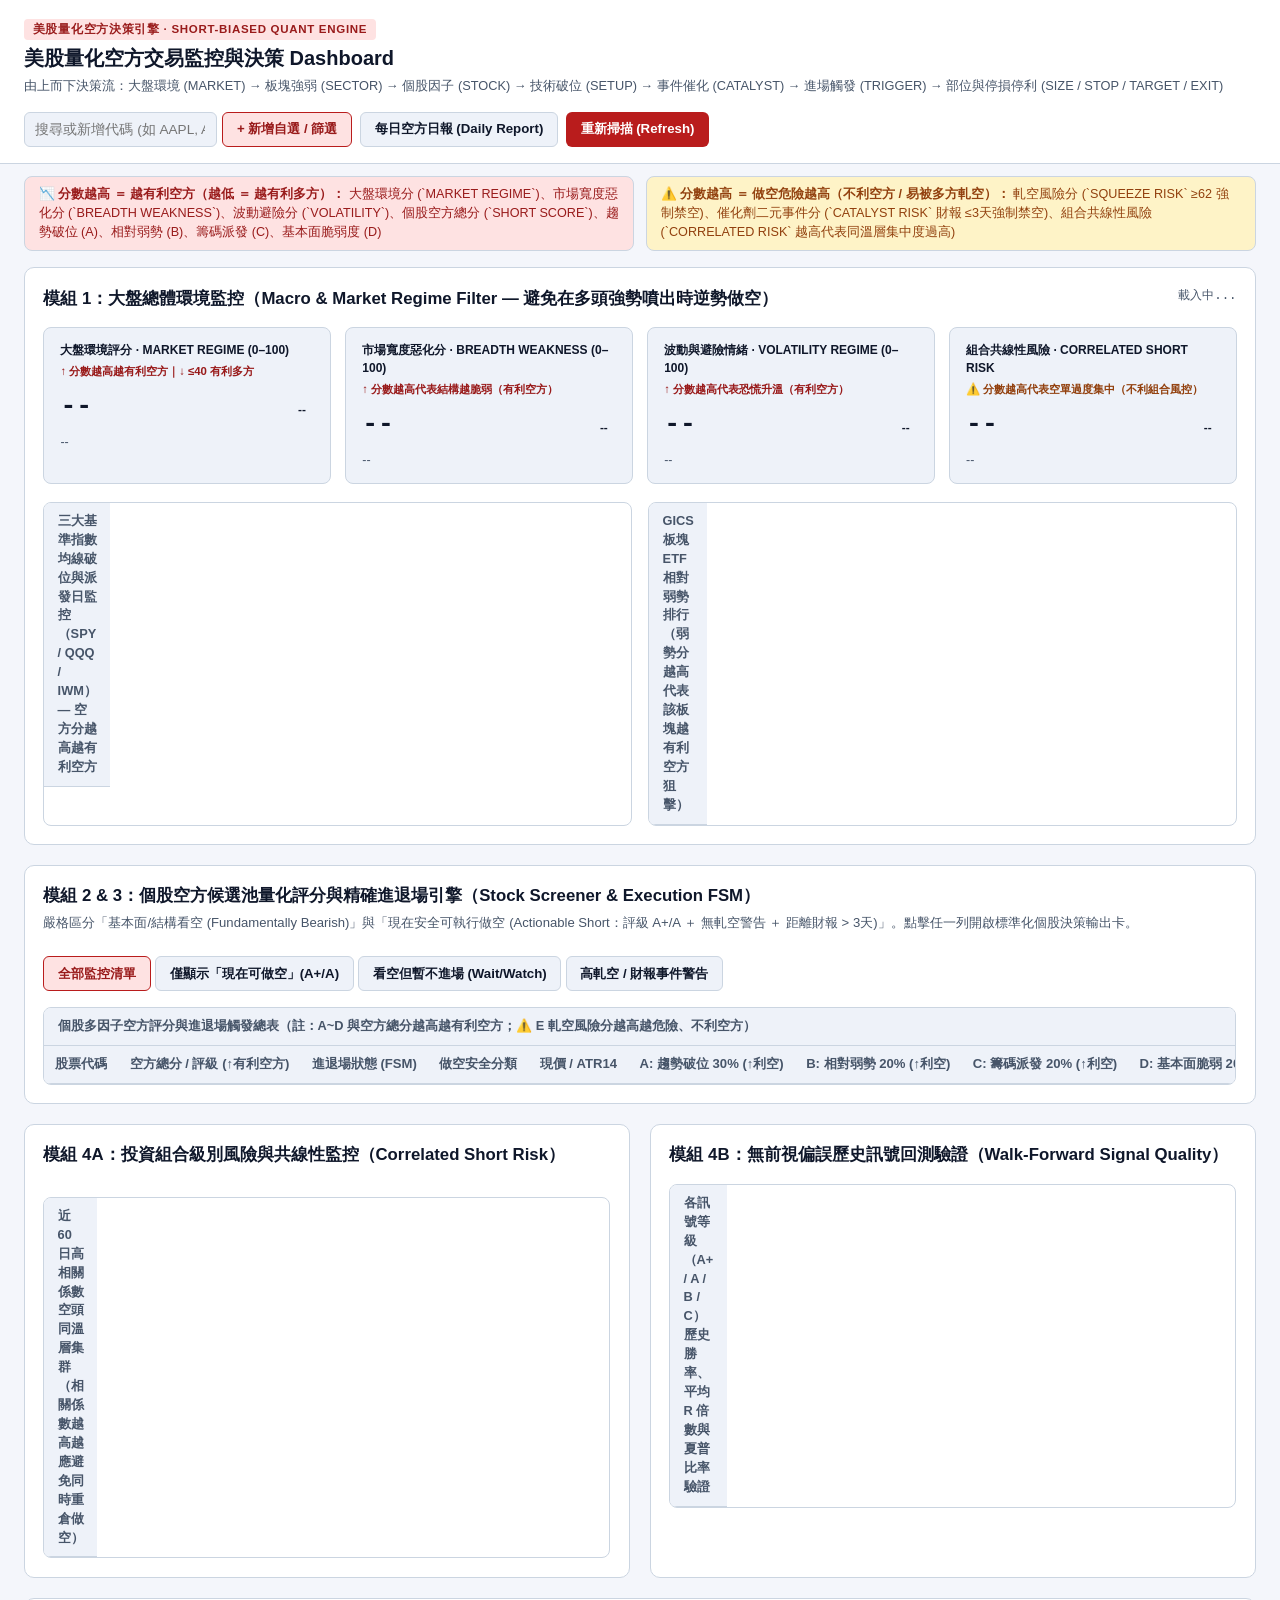
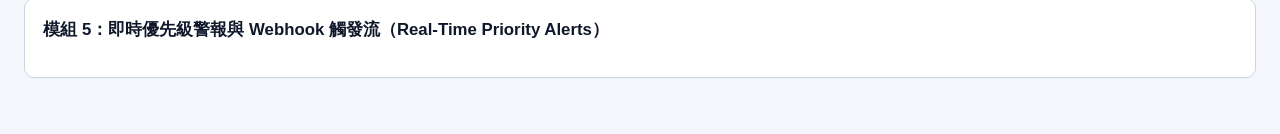
==== commit 675606ee: "Auto update US short seller quant dashboard: 2026-10-26 13:35" ====
--- a/short_dashboard/static/index.html
+++ b/short_dashboard/static/index.html
@@ -21,7 +21,6 @@
         <input id="tickerInput" type="text" placeholder="搜尋或新增代碼 (如 AAPL, ARM)" maxlength="10">
         <button type="submit" class="btn primary">+ 新增自選 / 篩選</button>
       </form>
-      <button id="openOverrideBtn" type="button" class="btn secondary">Ortex / IBKR 借券與財報參數模擬</button>
       <button id="openReportBtn" type="button" class="btn secondary">每日空方日報 (Daily Report)</button>
       <button id="refreshBtn" type="button" class="btn accent">重新掃描 (Refresh)</button>
     </div>
@@ -151,12 +150,12 @@
               <th scope="col">進退場狀態 (FSM)</th>
               <th scope="col">做空安全分類</th>
               <th scope="col">現價 / ATR14</th>
-              <th scope="col">A: 趨勢破位 25% (↑利空)</th>
-              <th scope="col">B: 相對弱勢 15% (↑利空)</th>
-              <th scope="col">C: 籌碼派發 15% (↑利空)</th>
-              <th scope="col">D: 基本面脆弱 25% (↑利空)</th>
-              <th scope="col">E: 軋空風險 (⚠️↑危險不利空)</th>
-              <th scope="col">進場參考 / 動態停損 / 目標1</th>
+              <th scope="col">A: 趨勢破位 30% (↑利空)</th>
+              <th scope="col">B: 相對弱勢 20% (↑利空)</th>
+              <th scope="col">C: 籌碼派發 20% (↑利空)</th>
+              <th scope="col">D: 基本面脆弱 20% (↑利空)</th>
+              <th scope="col">E: 空單擁擠度 10% (⚠️↑易軋空)</th>
+              <th scope="col">關鍵壓力 / 停損 / 目標1</th>
               <th scope="col">風報比 &amp; 建議股數</th>
               <th scope="col">完整決策卡</th>
             </tr>
@@ -247,48 +246,6 @@
     </div>
   </dialog>
 
-  <!-- MODAL 3: INSTITUTIONAL DATA OVERRIDE (ORTEX / IBKR BORROW FEE & CATALYST) -->
-  <dialog id="overrideModal" closedby="any" aria-labelledby="overrideModalTitle">
-    <div class="dialog-inner">
-      <div class="dialog-header">
-        <h2 id="overrideModalTitle">輸入機構級借券費率與事件參數（Ortex / IBKR 參數覆寫模擬）</h2>
-        <form method="dialog">
-          <button type="submit" class="btn secondary">關閉視窗 (Esc)</button>
-        </form>
-      </div>
-      <p class="panel-desc">當免費資料源缺乏即時 Borrow Fee Rate 或 Dealer GEX 時，系統嚴格標記為 <code>DATA UNAVAILABLE</code>。您可於此輸入實盤券商借券費率與財報天數，即時重算軋空風險與進退場建議。</p>
-      <form id="overrideForm" class="override-form">
-        <label>
-          股票代碼 (Ticker)
-          <input type="text" id="ovTicker" placeholder="例如 MSTR 或 CVNA" required>
-        </label>
-        <label>
-          年化借券費率 Borrow Fee Rate (%)
-          <input type="number" id="ovBorrowFee" step="0.1" placeholder="例如 18.5 (&ge;12% 觸發軋空警戒)">
-        </label>
-        <label>
-          做空佔流通盤比例 SI % of Float (%)
-          <input type="number" id="ovSiPct" step="0.1" placeholder="例如 24.0">
-        </label>
-        <label>
-          回補天數 Days to Cover (天)
-          <input type="number" id="ovDtc" step="0.1" placeholder="例如 6.5">
-        </label>
-        <label>
-          距離財報發布天數 (Days to Earnings)
-          <input type="number" id="ovEarningsDays" step="1" placeholder="例如 2 (&le;3天觸發紅色禁空警告)">
-        </label>
-        <label>
-          造市商 Gamma 曝險 (GEX Regime)
-          <input type="text" id="ovGex" placeholder="例如 負 Gamma 助跌區 (-$450M)">
-        </label>
-        <div class="form-actions">
-          <button type="submit" class="btn primary">套用並重算空方評分</button>
-        </div>
-      </form>
-    </div>
-  </dialog>
-
   <script src="./snapshot.js"></script>
   <script src="./app.js"></script>
 </body>
